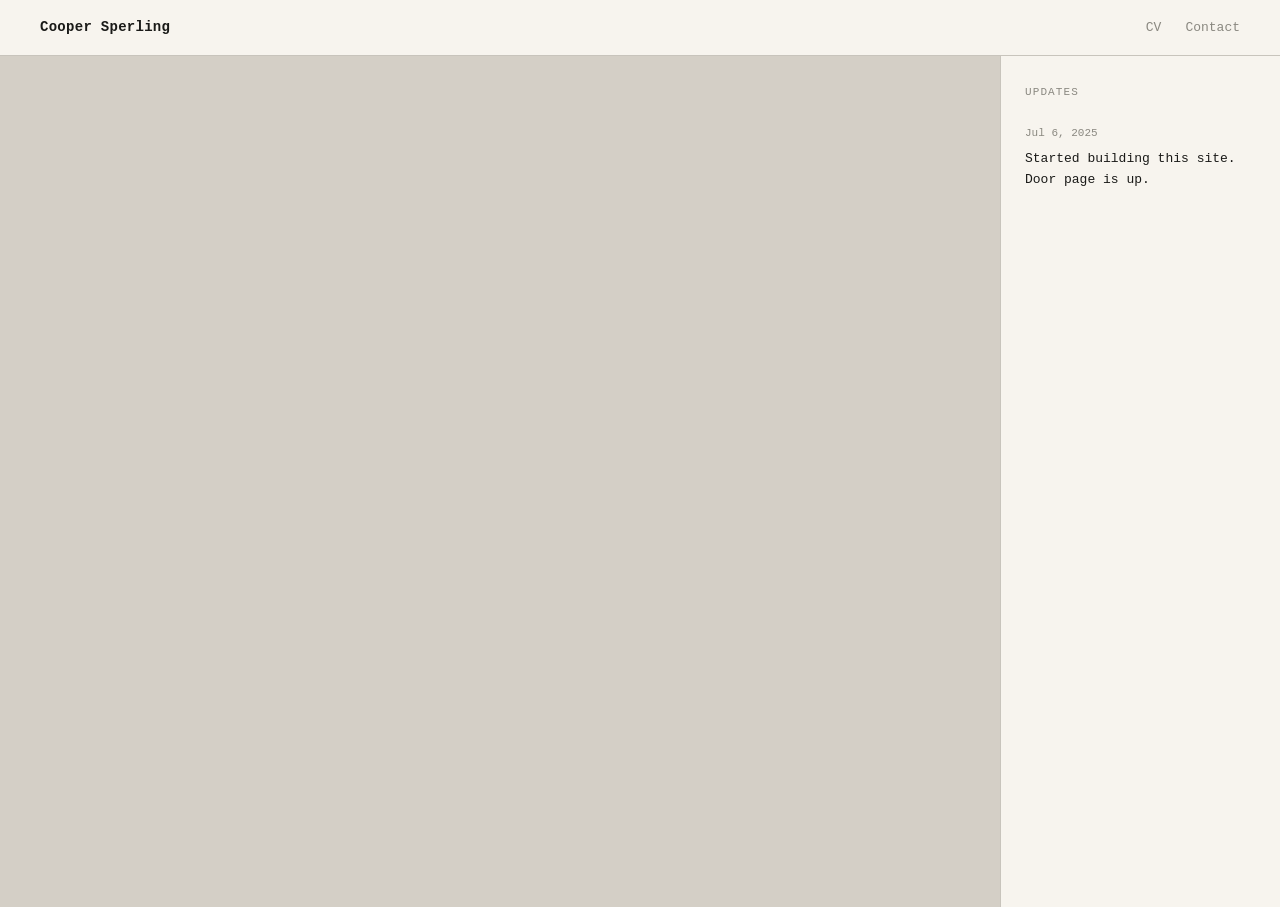
==== desk.html @ 570827fe "Add Desk page — scan placeholder with updates column Co-Authored-By: Claude Sonnet 4.6 <noreply@anth" ====
<!DOCTYPE html>
<html lang="en">
<head>
  <meta charset="UTF-8">
  <meta name="viewport" content="width=device-width, initial-scale=1.0">
  <title>Now — Cooper Sperling</title>
  <link rel="stylesheet" href="style.css">
</head>
<body>

  <header class="site-header">
    <span class="header-name"><a href="index.html">Cooper Sperling</a></span>
    <nav class="header-nav">
      <a href="cv.html">CV</a>
      <a href="mailto:cgsperling@gmail.com">Contact</a>
    </nav>
  </header>

  <main class="desk-page">

    <div class="desk-scan">
      <!-- Replace src with actual desk scan image -->
      <div class="desk-scan-placeholder"></div>
    </div>

    <aside class="desk-updates">
      <p class="updates-label">Updates</p>

      <!-- Add new entries at the top. Copy one <article> block to add an entry. -->

      <article class="log-entry">
        <time class="log-date">Jul 6, 2025</time>
        <p class="log-text">Started building this site. Door page is up.</p>
      </article>

    </aside>

  </main>

</body>
</html>
---- style.css ----
/* ─── Reset ─────────────────────────────────────────── */
* {
  margin: 0;
  padding: 0;
  box-sizing: border-box;
}

/* ─── Base ───────────────────────────────────────────── */
:root {
  --paper: #f7f4ee;
  --ink: #1a1a18;
  --rule: #c8c4bc;
  --muted: #8a8880;
  --col-gap: 40px;
}

body {
  font-family: monospace;
  background: var(--paper);
  color: var(--ink);
  font-size: 14px;
  line-height: 1.6;
}

a {
  color: inherit;
  text-decoration: none;
}

a:hover {
  text-decoration: underline;
}

/* ─── Persistent header ──────────────────────────────── */
.site-header {
  display: flex;
  justify-content: space-between;
  align-items: baseline;
  padding: 16px 40px;
  border-bottom: 1px solid var(--rule);
  position: sticky;
  top: 0;
  background: var(--paper);
  z-index: 10;
}

.header-name {
  font-weight: bold;
  letter-spacing: 0.02em;
}

.header-nav {
  display: flex;
  gap: 24px;
}

.header-nav a {
  color: var(--muted);
  font-size: 13px;
}

.header-nav a:hover {
  color: var(--ink);
  text-decoration: none;
}

/* ─── Door page layout ───────────────────────────────── */
.door-page {
  display: flex;
  height: calc(100vh - 49px); /* full height minus header */
}

.col {
  padding: var(--col-gap);
}

.bio {
  flex: 1;
  border-right: 1px solid var(--rule);
  display: flex;
  flex-direction: column;
  gap: 16px;
  padding-top: var(--col-gap);
}

.bio-photo-placeholder {
  width: 80px;
  height: 80px;
  background: #d6d0c4;
  border: 1px solid var(--rule);
  margin-bottom: 4px;
}

.bio-tagline {
  font-size: 13px;
}

.bio-body {
  color: var(--muted);
  font-size: 13px;
  max-width: 30ch;
}

/* ─── Door center ────────────────────────────────────── */
.door-col {
  flex: 1.2;
  border-right: 1px solid var(--rule);
}

.door-frame {
  display: block;
  width: 100%;
  height: 100%;
  text-decoration: none;
  position: relative;
}

/* Placeholder door — replace with scanned image later */
.door-placeholder {
  width: 100%;
  height: 100%;
  position: relative;
  background: #ccc9c0;
  transition: filter 0.2s ease;
}

.door-frame:hover .door-placeholder {
  filter: brightness(0.9);
}

/* upper panel */
.door-placeholder .panel-top {
  position: absolute;
  top: 10%;
  left: 12%;
  right: 12%;
  height: 22%;
  border: 1px solid #a09a8e;
}

/* lower panel */
.door-placeholder .panel-bottom {
  position: absolute;
  top: 36%;
  left: 12%;
  right: 12%;
  bottom: 10%;
  border: 1px solid #a09a8e;
}

.doorknob {
  width: 10px;
  height: 10px;
  border-radius: 50%;
  background: #7a7468;
  border: 1px solid #5a5450;
  position: absolute;
  right: 14%;
  top: 55%;
  transform: translateY(-50%);
}

.door-label {
  position: absolute;
  bottom: 24px;
  left: 50%;
  transform: translateX(-50%);
  font-size: 12px;
  color: #7a7468;
  letter-spacing: 0.05em;
  white-space: nowrap;
}

.door-frame:hover .door-label {
  color: var(--ink);
}

/* ─── Site map ───────────────────────────────────────── */
.sitemap {
  flex: 1;
  border-left: 1px solid var(--rule);
  display: flex;
  flex-direction: column;
  justify-content: center;
  gap: 24px;
  padding: var(--col-gap);
}

.sitemap-list {
  list-style: none;
  display: flex;
  flex-direction: column;
  gap: 20px;
}

.sitemap-list a {
  display: flex;
  flex-direction: column;
  gap: 6px;
  text-decoration: none;
}

.sitemap-list a:hover .room-name {
  text-decoration: underline;
}

/* Placeholder scan thumbnails — replace with real scans later */
.room-preview {
  width: 100%;
  height: 60px;
  border: 1px solid var(--rule);
  transition: filter 0.15s ease;
}

.sitemap-list a:hover .room-preview {
  filter: brightness(0.92);
}

.rp-desk    { background: #e8e2d6; }
.rp-wall    { background: #ece9e2; }
.rp-library { background: #d8d4c8; }
.rp-floor   { background: #cdc9bc; }

.room-name {
  font-size: 14px;
}

.room-note {
  font-size: 11px;
  color: var(--muted);
}

/* ─── Desk page ──────────────────────────────────────── */
.desk-page {
  display: flex;
  height: calc(100vh - 49px);
}

.desk-scan {
  flex: 1;
  overflow: hidden;
}

/* Placeholder — replace with <img> of desk scan */
.desk-scan-placeholder {
  width: 100%;
  height: 100%;
  background: #d4cfc6;
}

.desk-updates {
  width: 280px;
  flex-shrink: 0;
  border-left: 1px solid var(--rule);
  padding: 28px 24px;
  overflow-y: auto;
  display: flex;
  flex-direction: column;
  gap: 24px;
}

.updates-label {
  font-size: 11px;
  letter-spacing: 0.1em;
  text-transform: uppercase;
  color: var(--muted);
}

.log-entry {
  display: flex;
  flex-direction: column;
  gap: 6px;
  padding-bottom: 24px;
  border-bottom: 1px solid var(--rule);
}

.log-entry:last-child {
  border-bottom: none;
}

.log-date {
  font-size: 11px;
  color: var(--muted);
}

.log-text {
  font-size: 13px;
  line-height: 1.6;
}
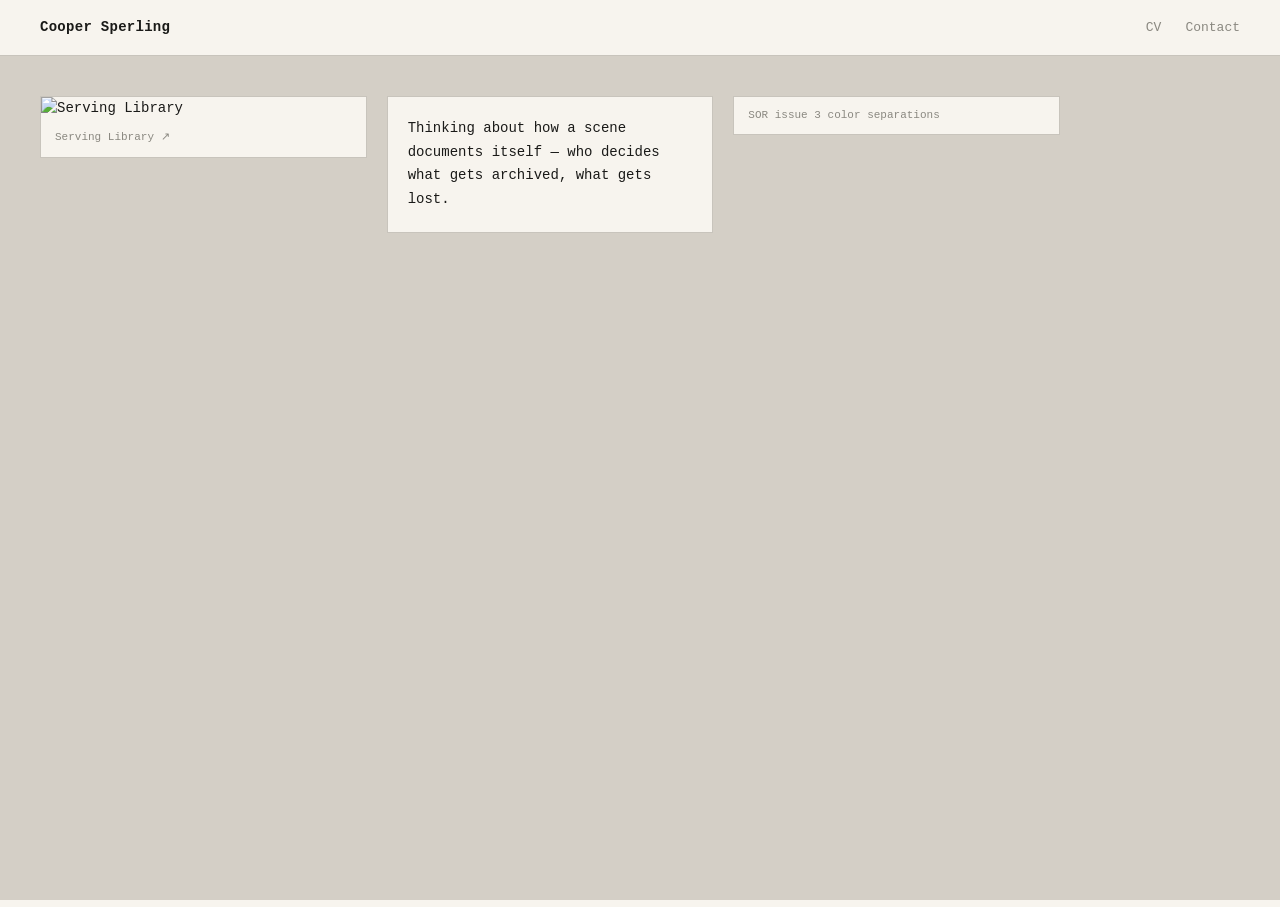
==== commit 49f49fb4: "Desk page: pinboard layout, three card types on desk surface Co-Authored-By: Claude Sonnet 4.6 <nore" ====
--- a/desk.html
+++ b/desk.html
@@ -18,22 +18,36 @@
 
   <main class="desk-page">
 
-    <div class="desk-scan">
-      <!-- Replace src with actual desk scan image -->
-      <div class="desk-scan-placeholder"></div>
+    <!-- Desk surface — replace div with <img src="..."> when scan is ready -->
+    <div class="desk-surface"></div>
+
+    <!-- Cards sit on top of the desk. Add new ones at the top.
+         Three types — copy whichever block fits:
+
+         TEXT:  <div class="card card-text"> ... </div>
+         IMAGE: <div class="card card-image"> ... </div>
+         LINK:  <a class="card card-link" href="..." target="_blank"> ... </a>
+    -->
+    <div class="desk-cards">
+
+      <!-- LINK card — image that goes somewhere -->
+      <a class="card card-link" href="https://www.servinglibrary.org" target="_blank">
+        <img src="images/serving-library.jpg" alt="Serving Library">
+        <span class="card-caption">Serving Library ↗</span>
+      </a>
+
+      <!-- TEXT card — a thought, quote, or note -->
+      <div class="card card-text">
+        <p>Thinking about how a scene documents itself — who decides what gets archived, what gets lost.</p>
+      </div>
+
+      <!-- IMAGE card — a photo or scan, no link -->
+      <div class="card card-image">
+        <img src="images/placeholder.jpg" alt="">
+        <p class="card-caption">SOR issue 3 color separations</p>
+      </div>
+
     </div>
-
-    <aside class="desk-updates">
-      <p class="updates-label">Updates</p>
-
-      <!-- Add new entries at the top. Copy one <article> block to add an entry. -->
-
-      <article class="log-entry">
-        <time class="log-date">Jul 6, 2025</time>
-        <p class="log-text">Started building this site. Door page is up.</p>
-      </article>
-
-    </aside>
 
   </main>
 
--- a/style.css
+++ b/style.css
@@ -232,58 +232,73 @@
 
 /* ─── Desk page ──────────────────────────────────────── */
 .desk-page {
-  display: flex;
-  height: calc(100vh - 49px);
-}
-
-.desk-scan {
-  flex: 1;
+  position: relative;
+  min-height: calc(100vh - 49px);
+}
+
+/* Desk surface — the scan fills the whole page as background */
+.desk-surface {
+  position: fixed;
+  inset: 49px 0 0 0; /* sit below header */
+  background: #d4cfc6;
+  z-index: 0;
+}
+
+/* When you have the scan: replace .desk-surface div with an img,
+   or set background-image here */
+
+/* Cards float on top of the desk */
+.desk-cards {
+  position: relative;
+  z-index: 1;
+  columns: 3;
+  column-gap: 20px;
+  padding: 40px;
+  max-width: 1100px;
+}
+
+.card {
+  break-inside: avoid;
+  display: block;
+  margin-bottom: 20px;
+  background: var(--paper);
+  border: 1px solid var(--rule);
+  text-decoration: none;
+  color: inherit;
+}
+
+/* TEXT card */
+.card-text {
+  padding: 20px;
+  font-size: 14px;
+  line-height: 1.7;
+}
+
+/* IMAGE card */
+.card-image img,
+.card-link img {
+  display: block;
+  width: 100%;
+  height: auto;
+}
+
+.card-image,
+.card-link {
   overflow: hidden;
 }
 
-/* Placeholder — replace with <img> of desk scan */
-.desk-scan-placeholder {
-  width: 100%;
-  height: 100%;
-  background: #d4cfc6;
-}
-
-.desk-updates {
-  width: 280px;
-  flex-shrink: 0;
-  border-left: 1px solid var(--rule);
-  padding: 28px 24px;
-  overflow-y: auto;
-  display: flex;
-  flex-direction: column;
-  gap: 24px;
-}
-
-.updates-label {
-  font-size: 11px;
-  letter-spacing: 0.1em;
-  text-transform: uppercase;
-  color: var(--muted);
-}
-
-.log-entry {
-  display: flex;
-  flex-direction: column;
-  gap: 6px;
-  padding-bottom: 24px;
-  border-bottom: 1px solid var(--rule);
-}
-
-.log-entry:last-child {
-  border-bottom: none;
-}
-
-.log-date {
+.card-caption {
+  display: block;
+  padding: 10px 14px;
   font-size: 11px;
   color: var(--muted);
 }
 
-.log-text {
-  font-size: 13px;
-  line-height: 1.6;
-}
+/* Hover state for link cards */
+.card-link:hover .card-caption {
+  color: var(--ink);
+}
+
+.card-link:hover img {
+  opacity: 0.9;
+}
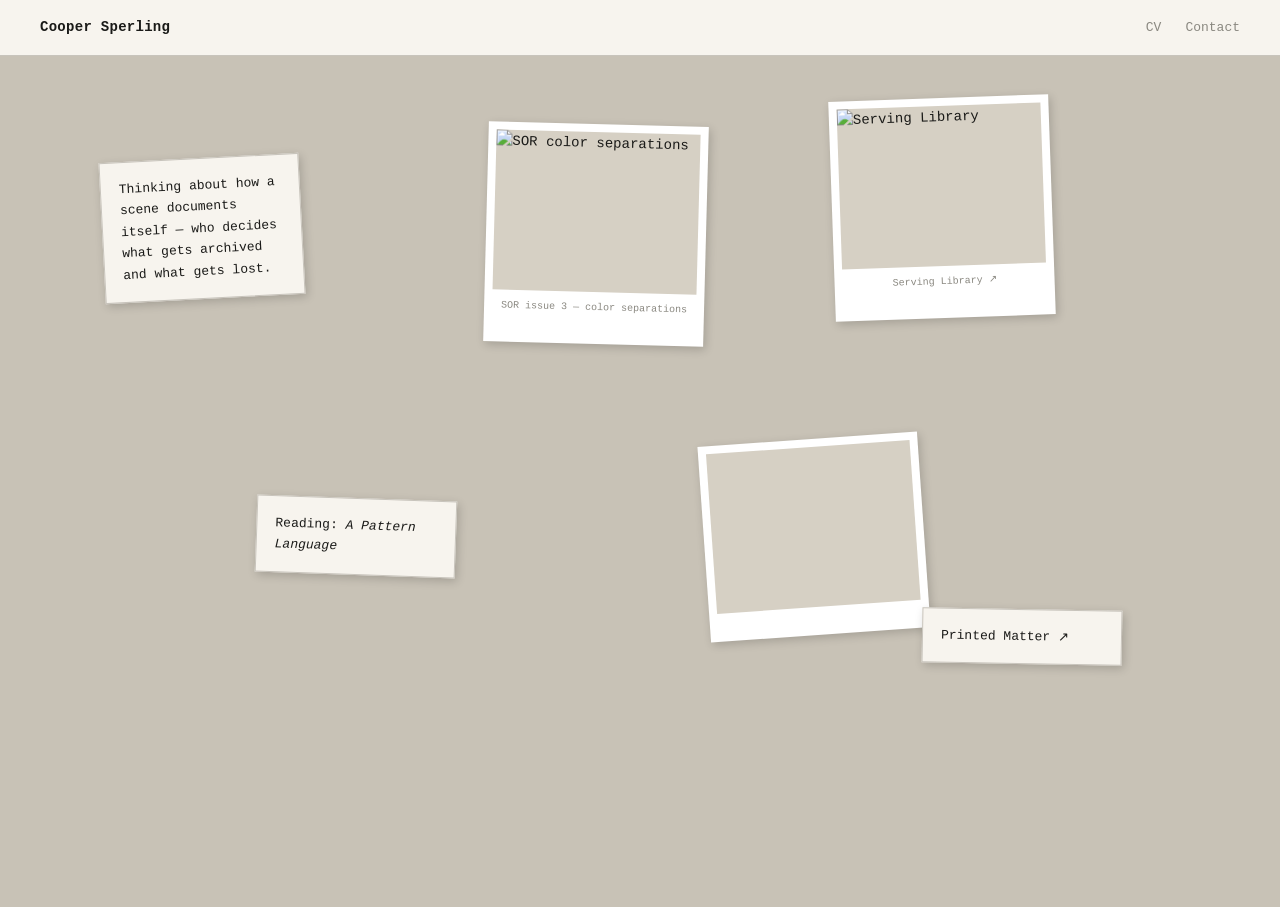
==== commit 590fcbe1: "Desk: scattered items on surface, absolute positioning with rotation Co-Authored-By: Claude Sonnet 4" ====
--- a/desk.html
+++ b/desk.html
@@ -18,36 +18,60 @@
 
   <main class="desk-page">
 
-    <!-- Desk surface — replace div with <img src="..."> when scan is ready -->
+    <!-- Desk surface background — swap this div for an <img> when scan is ready -->
     <div class="desk-surface"></div>
 
-    <!-- Cards sit on top of the desk. Add new ones at the top.
-         Three types — copy whichever block fits:
+    <!--
+      HOW TO ADD ITEMS:
+      Copy any item block below and paste it here.
+      Adjust style="top: __%; left: __%;" to place it on the desk.
+      Adjust --rot to tilt it (try values between -8 and 8).
 
-         TEXT:  <div class="card card-text"> ... </div>
-         IMAGE: <div class="card card-image"> ... </div>
-         LINK:  <a class="card card-link" href="..." target="_blank"> ... </a>
+      THREE TYPES:
+
+      1. TEXT NOTE:
+         <div class="desk-item item-note" style="top: 20%; left: 10%; --rot: -3deg;">
+           <p>Your text here</p>
+         </div>
+
+      2. IMAGE:
+         <div class="desk-item item-photo" style="top: 40%; left: 55%; --rot: 2deg;">
+           <img src="images/yourfile.jpg" alt="">
+           <p class="item-caption">optional caption</p>
+         </div>
+
+      3. LINK (image or note that goes somewhere):
+         <a class="desk-item item-photo item-link" href="https://..." target="_blank" style="top: 30%; left: 70%; --rot: -1deg;">
+           <img src="images/yourfile.jpg" alt="">
+           <span class="item-caption">Site name ↗</span>
+         </a>
     -->
-    <div class="desk-cards">
 
-      <!-- LINK card — image that goes somewhere -->
-      <a class="card card-link" href="https://www.servinglibrary.org" target="_blank">
-        <img src="images/serving-library.jpg" alt="Serving Library">
-        <span class="card-caption">Serving Library ↗</span>
-      </a>
+    <div class="desk-item item-note" style="top: 12%; left: 8%; --rot: -3deg;">
+      <p>Thinking about how a scene documents itself — who decides what gets archived and what gets lost.</p>
+    </div>
 
-      <!-- TEXT card — a thought, quote, or note -->
-      <div class="card card-text">
-        <p>Thinking about how a scene documents itself — who decides what gets archived, what gets lost.</p>
-      </div>
+    <div class="desk-item item-photo" style="top: 8%; left: 38%; --rot: 1.5deg;">
+      <img src="images/sor-color-sep.jpg" alt="SOR color separations">
+      <p class="item-caption">SOR issue 3 — color separations</p>
+    </div>
 
-      <!-- IMAGE card — a photo or scan, no link -->
-      <div class="card card-image">
-        <img src="images/placeholder.jpg" alt="">
-        <p class="card-caption">SOR issue 3 color separations</p>
-      </div>
+    <a class="desk-item item-photo item-link" href="https://www.servinglibrary.org" target="_blank" style="top: 5%; left: 65%; --rot: -2deg;">
+      <img src="images/serving-library.jpg" alt="Serving Library">
+      <span class="item-caption">Serving Library ↗</span>
+    </a>
 
+    <div class="desk-item item-note" style="top: 52%; left: 20%; --rot: 2deg;">
+      <p>Reading: <em>A Pattern Language</em></p>
     </div>
+
+    <div class="desk-item item-photo" style="top: 45%; left: 55%; --rot: -4deg;">
+      <img src="images/placeholder2.jpg" alt="">
+    </div>
+
+    <a class="desk-item item-note item-link" href="https://www.printedmatter.org" target="_blank" style="top: 65%; left: 72%; --rot: 1deg;">
+      <p>Printed Matter ↗</p>
+    </a>
 
   </main>
 
--- a/style.css
+++ b/style.css
@@ -233,72 +233,75 @@
 /* ─── Desk page ──────────────────────────────────────── */
 .desk-page {
   position: relative;
-  min-height: calc(100vh - 49px);
-}
-
-/* Desk surface — the scan fills the whole page as background */
+  height: calc(100vh - 49px);
+  overflow: hidden;
+}
+
+/* Desk surface fills the whole area — swap div for <img> when scan is ready */
 .desk-surface {
-  position: fixed;
-  inset: 49px 0 0 0; /* sit below header */
-  background: #d4cfc6;
+  position: absolute;
+  inset: 0;
+  background: #c8c2b6;
   z-index: 0;
 }
 
-/* When you have the scan: replace .desk-surface div with an img,
-   or set background-image here */
-
-/* Cards float on top of the desk */
-.desk-cards {
-  position: relative;
+/* Items scattered on the desk */
+.desk-item {
+  position: absolute;
+  transform: rotate(var(--rot, 0deg));
+  box-shadow: 2px 3px 10px rgba(0,0,0,0.18);
+  transition: transform 0.15s ease, box-shadow 0.15s ease;
   z-index: 1;
-  columns: 3;
-  column-gap: 20px;
-  padding: 40px;
-  max-width: 1100px;
-}
-
-.card {
-  break-inside: avoid;
-  display: block;
-  margin-bottom: 20px;
+  text-decoration: none;
+  color: inherit;
+  cursor: default;
+}
+
+.desk-item:hover {
+  transform: rotate(var(--rot, 0deg)) translateY(-3px);
+  box-shadow: 4px 6px 18px rgba(0,0,0,0.22);
+  z-index: 10;
+}
+
+/* Text note — like a piece of paper on the desk */
+.item-note {
   background: var(--paper);
+  padding: 16px 18px;
+  width: 200px;
+  font-size: 13px;
+  line-height: 1.65;
   border: 1px solid var(--rule);
-  text-decoration: none;
-  color: inherit;
-}
-
-/* TEXT card */
-.card-text {
-  padding: 20px;
-  font-size: 14px;
-  line-height: 1.7;
-}
-
-/* IMAGE card */
-.card-image img,
-.card-link img {
+}
+
+/* Photo / image item — white border like a print */
+.item-photo {
+  background: white;
+  padding: 8px 8px 28px 8px; /* extra bottom for caption space */
+  width: 220px;
+}
+
+.item-photo img {
   display: block;
   width: 100%;
   height: auto;
-}
-
-.card-image,
-.card-link {
-  overflow: hidden;
-}
-
-.card-caption {
+  /* Placeholder color shown when image is missing */
+  min-height: 160px;
+  background: #d6d0c4;
+}
+
+.item-caption {
   display: block;
-  padding: 10px 14px;
-  font-size: 11px;
+  padding-top: 8px;
+  font-size: 10px;
   color: var(--muted);
-}
-
-/* Hover state for link cards */
-.card-link:hover .card-caption {
+  text-align: center;
+}
+
+/* Link items get a pointer and subtle hover */
+.item-link {
+  cursor: pointer;
+}
+
+.item-link:hover .item-caption {
   color: var(--ink);
 }
-
-.card-link:hover img {
-  opacity: 0.9;
-}
